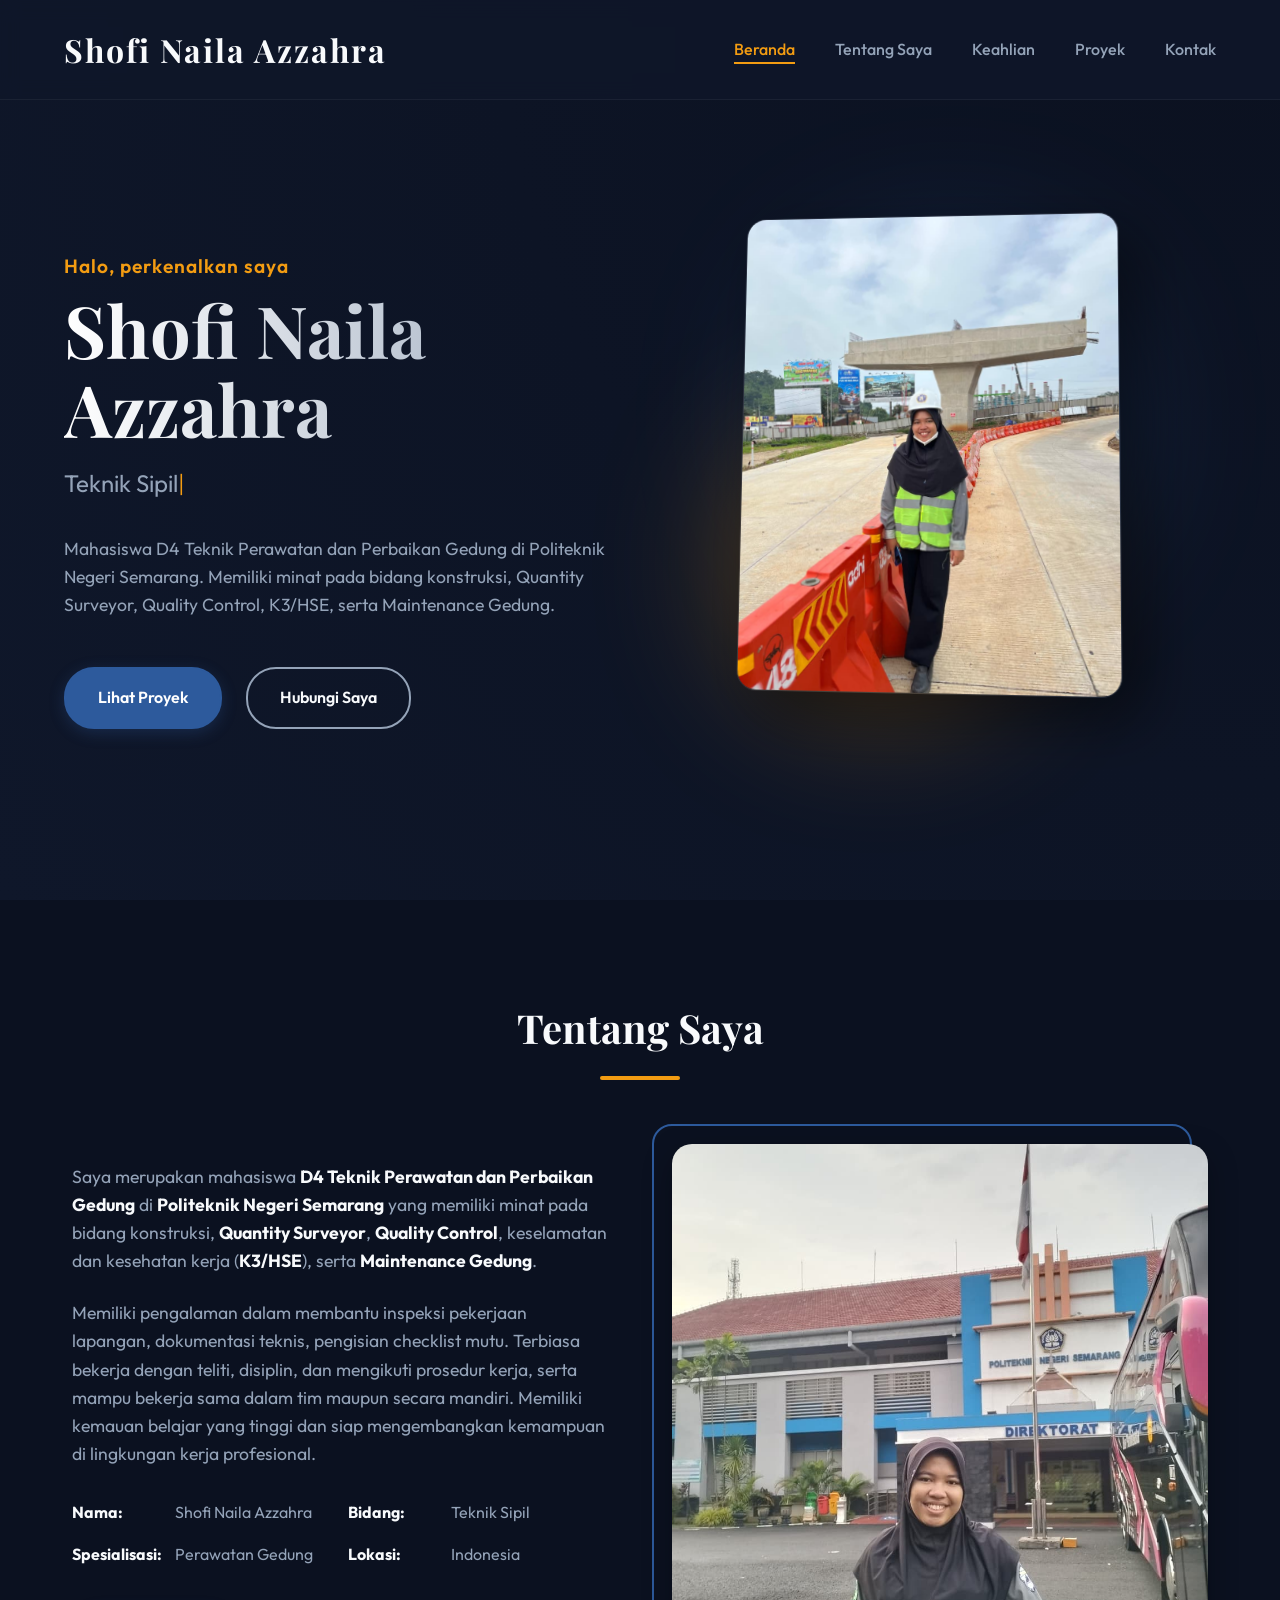
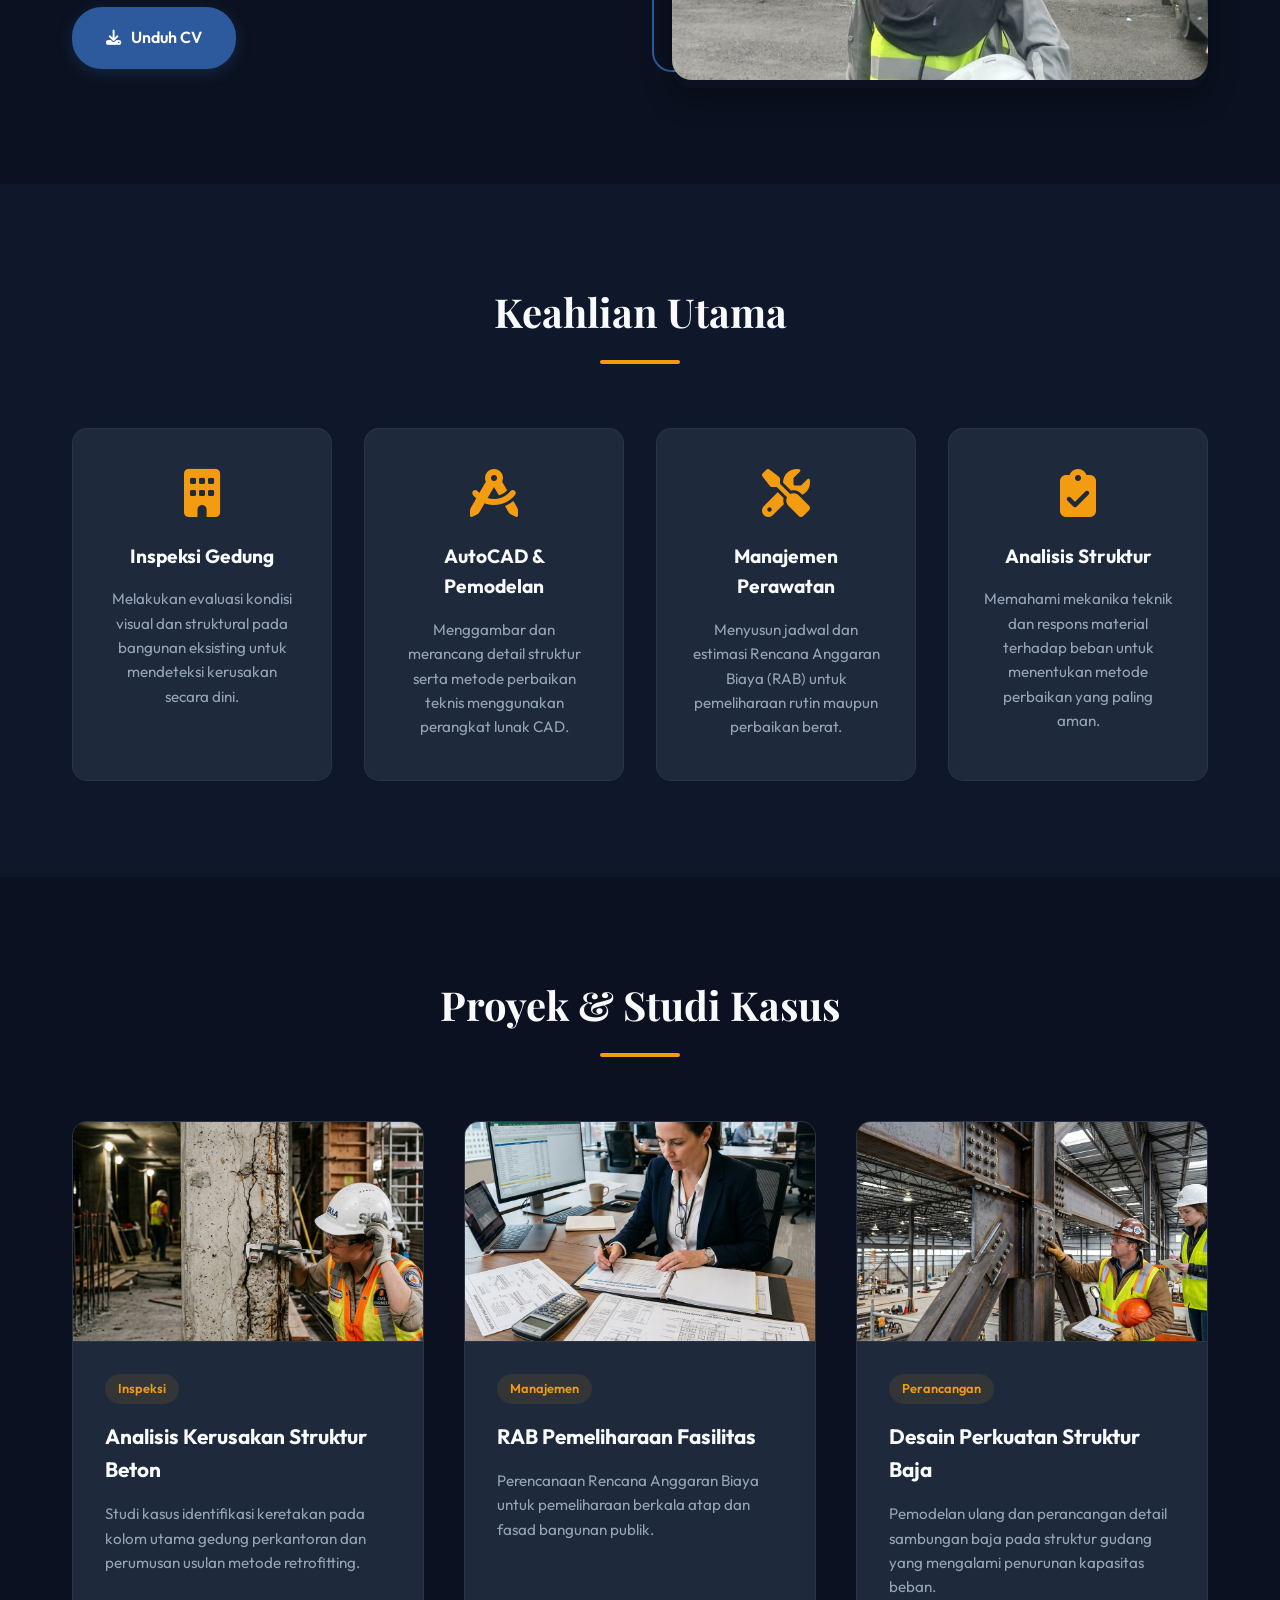
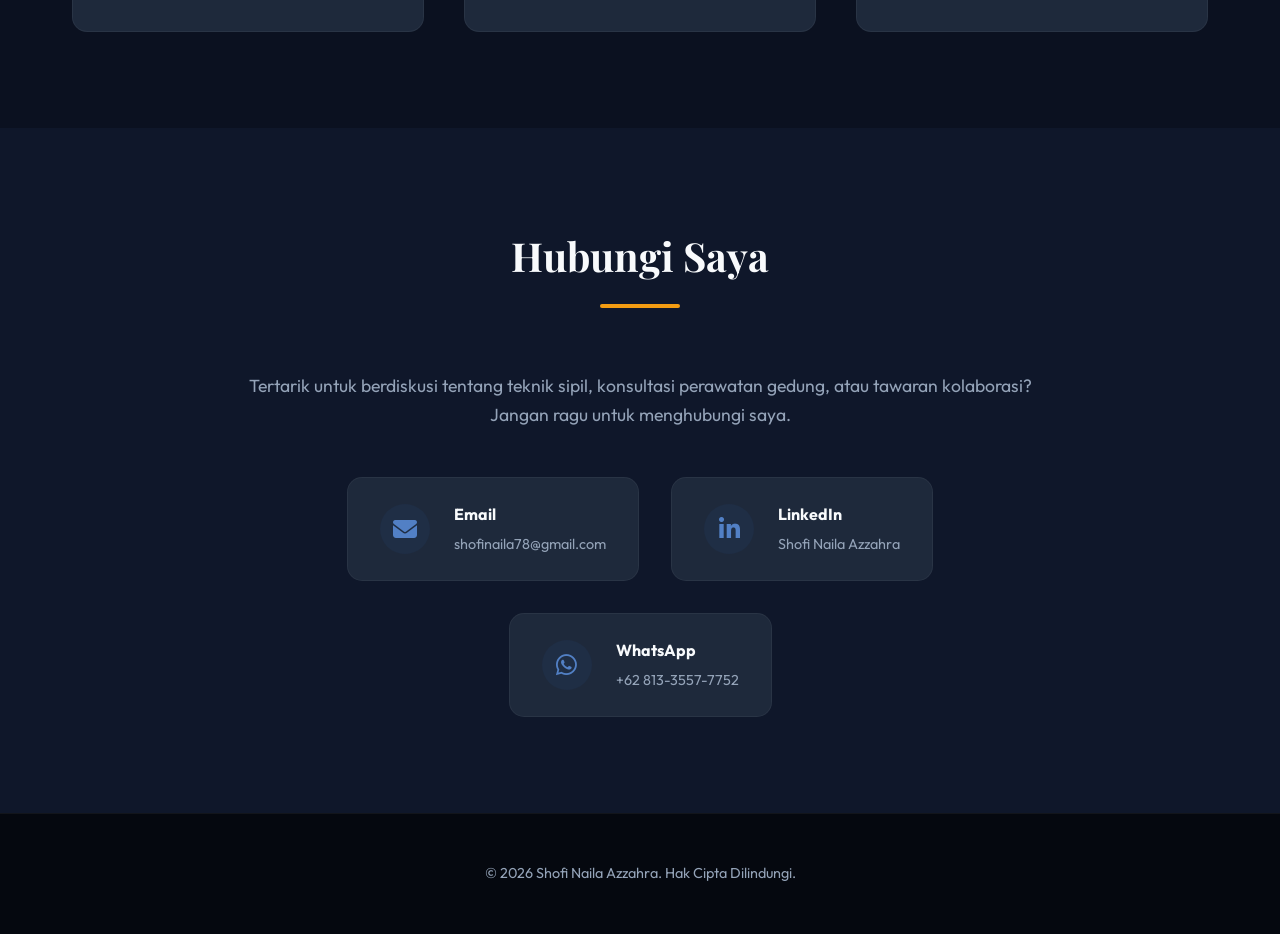
==== index.html @ 12d05962 "first commit" ====
<!DOCTYPE html>
<html lang="id">

<head>
    <meta charset="UTF-8">
    <meta name="viewport" content="width=device-width, initial-scale=1.0">
    <title>Shofi Naila Azzahra | Portofolio Teknik Sipil</title>
    <meta name="description"
        content="Portofolio Shofi Naila Azzahra, Mahasiswi Teknik Sipil Program Studi Perawatan dan Perbaikan Gedung.">
    <link rel="icon" type="image/png" href="public/img/favicon.png">
    <link rel="stylesheet" href="css/style.css">
    <!-- Google Fonts -->
    <link rel="preconnect" href="https://fonts.googleapis.com">
    <link rel="preconnect" href="https://fonts.gstatic.com" crossorigin>
    <link
        href="https://fonts.googleapis.com/css2?family=Outfit:wght@300;400;600;800&family=Playfair+Display:wght@700&display=swap"
        rel="stylesheet">
    <!-- Font Awesome Icons -->
    <link rel="stylesheet" href="https://cdnjs.cloudflare.com/ajax/libs/font-awesome/6.4.0/css/all.min.css">
</head>

<body>
    <!-- Navbar -->
    <header class="header">
        <nav class="navbar">
            <a href="#" class="logo">Shofi Naila Azzahra</a>
            <ul class="nav-links">
                <li><a href="#beranda">Beranda</a></li>
                <li><a href="#tentang">Tentang Saya</a></li>
                <li><a href="#keahlian">Keahlian</a></li>
                <li><a href="#proyek">Proyek</a></li>
                <li><a href="#kontak">Kontak</a></li>
            </ul>
            <div class="menu-toggle">
                <i class="fas fa-bars"></i>
            </div>
        </nav>
    </header>

    <main>
        <!-- Hero Section -->
        <section id="beranda" class="hero">
            <div class="hero-content">
                <p class="greeting">Halo, perkenalkan saya</p>
                <h1 class="name">Shofi Naila Azzahra</h1>
                <h2 class="title"><span id="typing-text"></span><span class="cursor">|</span></h2>
                <p class="summary">Mahasiswa D4 Teknik Perawatan dan Perbaikan Gedung di Politeknik Negeri Semarang. Memiliki minat pada bidang konstruksi, Quantity Surveyor, Quality Control, K3/HSE, serta Maintenance Gedung.</p>
                <div class="cta-buttons">
                    <a href="#proyek" class="btn btn-primary">Lihat Proyek</a>
                    <a href="#kontak" class="btn btn-secondary">Hubungi Saya</a>
                </div>
            </div>
            <div class="hero-graphics">
                <div class="abstract-shape shape-1"></div>
                <div class="abstract-shape shape-2"></div>
                <div class="hero-image-wrapper">
                    <img src="public/img/foto%201.jpeg" alt="Shofi Naila Azzahra" class="hero-img">
                </div>
            </div>
        </section>

        <!-- Tentang Saya Section -->
        <section id="tentang" class="about section-padding reveal">
            <div class="container">
                <div class="section-title">
                    <h2>Tentang Saya</h2>
                    <div class="underline"></div>
                </div>
                <div class="about-content">
                    <div class="about-text">
                        <p>Saya merupakan mahasiswa <strong>D4 Teknik Perawatan dan Perbaikan Gedung</strong> di <strong>Politeknik Negeri Semarang</strong> yang memiliki minat pada bidang konstruksi, <strong>Quantity Surveyor</strong>, <strong>Quality Control</strong>, keselamatan dan kesehatan kerja (<strong>K3/HSE</strong>), serta <strong>Maintenance Gedung</strong>.</p>
                        <p>Memiliki pengalaman dalam membantu inspeksi pekerjaan lapangan, dokumentasi teknis, pengisian checklist mutu. Terbiasa bekerja dengan teliti, disiplin, dan mengikuti prosedur kerja, serta mampu bekerja sama dalam tim maupun secara mandiri. Memiliki kemauan belajar yang tinggi dan siap mengembangkan kemampuan di lingkungan kerja profesional.</p>
                        <ul class="info-list">
                            <li><strong>Nama:</strong> Shofi Naila Azzahra</li>
                            <li><strong>Bidang:</strong> Teknik Sipil</li>
                            <li><strong>Spesialisasi:</strong> Perawatan Gedung</li>
                            <li><strong>Lokasi:</strong> Indonesia</li>
                        </ul>
                        <a href="public/docs/cv-shofi.pdf" download class="btn btn-primary btn-cv"><i
                                class="fas fa-download"></i> Unduh CV</a>
                    </div>
                    <div class="about-image-wrapper">
                        <img src="public/img/foto%202.jpeg" alt="Profil Shofi Naila Azzahra" class="about-img">
                    </div>
                </div>
            </div>
        </section>

        <!-- Keahlian Section -->
        <section id="keahlian" class="skills section-padding reveal">
            <div class="container">
                <div class="section-title">
                    <h2>Keahlian Utama</h2>
                    <div class="underline"></div>
                </div>
                <div class="skills-grid">
                    <div class="skill-card">
                        <i class="fas fa-building skill-icon"></i>
                        <h3>Inspeksi Gedung</h3>
                        <p>Melakukan evaluasi kondisi visual dan struktural pada bangunan eksisting untuk mendeteksi
                            kerusakan secara dini.</p>
                    </div>
                    <div class="skill-card">
                        <i class="fas fa-drafting-compass skill-icon"></i>
                        <h3>AutoCAD & Pemodelan</h3>
                        <p>Menggambar dan merancang detail struktur serta metode perbaikan teknis menggunakan perangkat
                            lunak CAD.</p>
                    </div>
                    <div class="skill-card">
                        <i class="fas fa-tools skill-icon"></i>
                        <h3>Manajemen Perawatan</h3>
                        <p>Menyusun jadwal dan estimasi Rencana Anggaran Biaya (RAB) untuk pemeliharaan rutin maupun
                            perbaikan berat.</p>
                    </div>
                    <div class="skill-card">
                        <i class="fas fa-clipboard-check skill-icon"></i>
                        <h3>Analisis Struktur</h3>
                        <p>Memahami mekanika teknik dan respons material terhadap beban untuk menentukan metode
                            perbaikan yang paling aman.</p>
                    </div>
                </div>
            </div>
        </section>

        <!-- Proyek Section -->
        <section id="proyek" class="projects section-padding reveal">
            <div class="container">
                <div class="section-title">
                    <h2>Proyek & Studi Kasus</h2>
                    <div class="underline"></div>
                </div>
                <div class="projects-grid">
                    <!-- Project 1 -->
                    <div class="project-card">
                        <div class="project-img">
                            <img src="public/img/project-1.png" alt="Analisis Kerusakan Struktur Beton">
                        </div>
                        <div class="project-info">
                            <span class="project-tag">Inspeksi</span>
                            <h3>Analisis Kerusakan Struktur Beton</h3>
                            <p>Studi kasus identifikasi keretakan pada kolom utama gedung perkantoran dan perumusan
                                usulan metode retrofitting.</p>
                        </div>
                    </div>
                    <!-- Project 2 -->
                    <div class="project-card">
                        <div class="project-img">
                            <img src="public/img/project-2.png" alt="RAB Pemeliharaan Fasilitas">
                        </div>
                        <div class="project-info">
                            <span class="project-tag">Manajemen</span>
                            <h3>RAB Pemeliharaan Fasilitas</h3>
                            <p>Perencanaan Rencana Anggaran Biaya untuk pemeliharaan berkala atap dan fasad bangunan
                                publik.</p>
                        </div>
                    </div>
                    <!-- Project 3 -->
                    <div class="project-card">
                        <div class="project-img">
                            <img src="public/img/project-3.png" alt="Desain Perkuatan Struktur Baja">
                        </div>
                        <div class="project-info">
                            <span class="project-tag">Perancangan</span>
                            <h3>Desain Perkuatan Struktur Baja</h3>
                            <p>Pemodelan ulang dan perancangan detail sambungan baja pada struktur gudang yang mengalami
                                penurunan kapasitas beban.</p>
                        </div>
                    </div>
                </div>
            </div>
        </section>

        <!-- Kontak Section -->
        <section id="kontak" class="contact section-padding reveal">
            <div class="container">
                <div class="section-title">
                    <h2>Hubungi Saya</h2>
                    <div class="underline"></div>
                </div>
                <div class="contact-content">
                    <p class="contact-text">Tertarik untuk berdiskusi tentang teknik sipil, konsultasi perawatan gedung,
                        atau tawaran kolaborasi? Jangan ragu untuk menghubungi saya.</p>
                    <div class="contact-methods">
                        <a href="mailto:shofinaila78@gmail.com" class="contact-item">
                            <div class="contact-icon"><i class="fas fa-envelope"></i></div>
                            <div class="contact-detail">
                                <h4>Email</h4>
                                <span>shofinaila78@gmail.com</span>
                            </div>
                        </a>
                        <a href="https://www.linkedin.com/in/shofi-naila-azzahra-2a5338311" target="_blank"
                            class="contact-item">
                            <div class="contact-icon"><i class="fab fa-linkedin-in"></i></div>
                            <div class="contact-detail">
                                <h4>LinkedIn</h4>
                                <span>Shofi Naila Azzahra</span>
                            </div>
                        </a>
                        <a href="https://wa.me/6281335577752" target="_blank" class="contact-item">
                            <div class="contact-icon"><i class="fab fa-whatsapp"></i></div>
                            <div class="contact-detail">
                                <h4>WhatsApp</h4>
                                <span>+62 813-3557-7752</span>
                            </div>
                        </a>
                    </div>
                </div>
            </div>
        </section>
    </main>

    <footer>
        <div class="container">
            <div class="footer-content">
                <p>&copy; 2026 Shofi Naila Azzahra. Hak Cipta Dilindungi.</p>
            </div>
        </div>
    </footer>

    <!-- Interactivity Script -->
    <script>
        // Toggle Mobile Menu
        document.querySelector('.menu-toggle').addEventListener('click', function () {
            document.querySelector('.nav-links').classList.toggle('active');
        });

        // Smooth Scrolling for navigation links
        document.querySelectorAll('a[href^="#"]').forEach(anchor => {
            anchor.addEventListener('click', function (e) {
                e.preventDefault();
                document.querySelector('.nav-links').classList.remove('active');
                const targetId = this.getAttribute('href');
                if (targetId !== '#') {
                    document.querySelector(targetId).scrollIntoView({
                        behavior: 'smooth'
                    });
                }
            });
        });

        // ========== Scroll Reveal Animation ==========
        const revealElements = document.querySelectorAll('.reveal');
        const revealObserver = new IntersectionObserver((entries) => {
            entries.forEach(entry => {
                if (entry.isIntersecting) {
                    entry.target.classList.add('revealed');
                }
            });
        }, { threshold: 0.15 });

        revealElements.forEach(el => revealObserver.observe(el));

        // ========== Navbar Active State on Scroll ==========
        const sections = document.querySelectorAll('section[id]');
        const navLinks = document.querySelectorAll('.nav-links a');

        function activateNavOnScroll() {
            const scrollY = window.scrollY + 120;
            sections.forEach(section => {
                const sectionTop = section.offsetTop;
                const sectionHeight = section.offsetHeight;
                const sectionId = section.getAttribute('id');

                if (scrollY >= sectionTop && scrollY < sectionTop + sectionHeight) {
                    navLinks.forEach(link => {
                        link.classList.remove('active');
                        if (link.getAttribute('href') === '#' + sectionId) {
                            link.classList.add('active');
                        }
                    });
                }
            });
        }
        window.addEventListener('scroll', activateNavOnScroll);
        activateNavOnScroll();

        // ========== Typing Effect ==========
        const typingEl = document.getElementById('typing-text');
        const phrases = [
            'Teknik Sipil',
            'Perawatan & Perbaikan Gedung',
            'Building Maintenance',
            'Structural Analysis'
        ];
        let phraseIndex = 0;
        let charIndex = 0;
        let isDeleting = false;
        const typeSpeed = 80;
        const deleteSpeed = 40;
        const pauseEnd = 2000;
        const pauseStart = 500;

        function typeEffect() {
            const currentPhrase = phrases[phraseIndex];

            if (isDeleting) {
                typingEl.textContent = currentPhrase.substring(0, charIndex - 1);
                charIndex--;
            } else {
                typingEl.textContent = currentPhrase.substring(0, charIndex + 1);
                charIndex++;
            }

            let delay = isDeleting ? deleteSpeed : typeSpeed;

            if (!isDeleting && charIndex === currentPhrase.length) {
                delay = pauseEnd;
                isDeleting = true;
            } else if (isDeleting && charIndex === 0) {
                isDeleting = false;
                phraseIndex = (phraseIndex + 1) % phrases.length;
                delay = pauseStart;
            }

            setTimeout(typeEffect, delay);
        }
        typeEffect();
    </script>
</body>

</html>
---- css/style.css ----
/* Custom Properties / Tokens */
:root {
    --primary-color: #2D5A9C;     /* Engineer Blue */
    --primary-light: #5280C5;
    --secondary-color: #F39C12;   /* Safety/Construction Orange */
    --dark-bg: #0F172A;           /* Slate 900 */
    --darker-bg: #0B1120;         /* Slate 950 */
    --card-bg: #1E293B;           /* Slate 800 */
    --text-primary: #F8FAFC;      /* Slate 50 */
    --text-secondary: #94A3B8;    /* Slate 400 */
    
    --font-main: 'Outfit', sans-serif;
    --font-heading: 'Playfair Display', serif;
    
    --transition: all 0.3s cubic-bezier(0.4, 0, 0.2, 1);
}

/* Reset & Base */
* {
    margin: 0;
    padding: 0;
    box-sizing: border-box;
}

html {
    scroll-behavior: smooth;
}

body {
    font-family: var(--font-main);
    background-color: var(--dark-bg);
    color: var(--text-primary);
    line-height: 1.6;
    overflow-x: hidden;
}

/* Layout Utilities */
.container {
    max-width: 1200px;
    margin: 0 auto;
    padding: 0 2rem;
}

.section-padding {
    padding: 6rem 0;
}

.section-title {
    margin-bottom: 4rem;
    text-align: center;
}

.section-title h2 {
    font-family: var(--font-heading);
    font-size: 2.5rem;
    color: var(--text-primary);
    margin-bottom: 1rem;
}

.underline {
    height: 4px;
    width: 80px;
    background: var(--secondary-color);
    margin: 0 auto;
    border-radius: 2px;
}

/* Typography & Links */
a {
    text-decoration: none;
    color: inherit;
    transition: var(--transition);
}

/* Buttons */
.btn {
    display: inline-block;
    padding: 1rem 2rem;
    border-radius: 30px;
    font-weight: 600;
    font-size: 1rem;
    cursor: pointer;
    transition: var(--transition);
}

.btn-primary {
    background-color: var(--primary-color);
    color: white;
    border: 2px solid var(--primary-color);
    box-shadow: 0 4px 15px rgba(45, 90, 156, 0.3);
}

.btn-primary:hover {
    background-color: transparent;
    color: var(--primary-color);
    transform: translateY(-3px);
}

.btn-secondary {
    background-color: transparent;
    color: var(--text-primary);
    border: 2px solid var(--text-secondary);
}

.btn-secondary:hover {
    border-color: var(--secondary-color);
    color: var(--secondary-color);
    transform: translateY(-3px);
}

/* Header & Navigation */
.header {
    position: fixed;
    top: 0;
    left: 0;
    width: 100%;
    z-index: 1000;
    background-color: rgba(15, 23, 42, 0.9);
    backdrop-filter: blur(10px);
    border-bottom: 1px solid rgba(255, 255, 255, 0.05);
}

.navbar {
    display: flex;
    justify-content: space-between;
    align-items: center;
    padding: 1.5rem 5%;
    max-width: 1400px;
    margin: 0 auto;
}

.logo {
    font-family: var(--font-heading);
    font-size: 2rem;
    font-weight: 700;
    color: var(--text-primary);
    letter-spacing: 2px;
}

.nav-links {
    display: flex;
    list-style: none;
    gap: 2.5rem;
}

.nav-links a {
    font-size: 1rem;
    font-weight: 500;
    color: var(--text-secondary);
    position: relative;
}

.nav-links a::after {
    content: '';
    position: absolute;
    bottom: -5px;
    left: 0;
    width: 0;
    height: 2px;
    background-color: var(--secondary-color);
    transition: var(--transition);
}

.nav-links a:hover {
    color: var(--text-primary);
}

.nav-links a.active {
    color: var(--secondary-color);
}

.nav-links a:hover::after,
.nav-links a.active::after {
    width: 100%;
}

.menu-toggle {
    display: none;
    font-size: 1.5rem;
    cursor: pointer;
    color: var(--text-primary);
}

/* Hero Section */
.hero {
    min-height: 100vh;
    display: flex;
    align-items: center;
    justify-content: space-between;
    padding: 0 5%;
    position: relative;
    overflow: hidden;
    background: radial-gradient(circle at top right, var(--darker-bg), var(--dark-bg));
}

.hero-content {
    flex: 1;
    max-width: 650px;
    z-index: 2;
    padding-top: 5rem;
}

.greeting {
    font-size: 1.2rem;
    color: var(--secondary-color);
    margin-bottom: 0.5rem;
    font-weight: 600;
    letter-spacing: 1px;
}

.name {
    font-family: var(--font-heading);
    font-size: 4.5rem;
    line-height: 1.1;
    margin-bottom: 1rem;
    background: linear-gradient(to right, #fff, #94A3B8);
    -webkit-background-clip: text;
    -webkit-text-fill-color: transparent;
}

.title {
    font-size: 1.5rem;
    color: var(--text-secondary);
    font-weight: 400;
    margin-bottom: 2rem;
}

.highlight {
    color: var(--primary-color);
    font-weight: 800;
}

/* Typing Cursor */
.cursor {
    color: var(--secondary-color);
    font-weight: 300;
    animation: blink 1s step-end infinite;
}

@keyframes blink {
    0%, 100% { opacity: 1; }
    50% { opacity: 0; }
}

.summary {
    font-size: 1.1rem;
    color: var(--text-secondary);
    margin-bottom: 3rem;
    max-width: 550px;
}

.cta-buttons {
    display: flex;
    gap: 1.5rem;
}

.hero-graphics {
    flex: 1;
    position: relative;
    height: 600px;
    display: flex;
    justify-content: center;
    align-items: center;
}

.abstract-shape {
    position: absolute;
    border-radius: 50%;
    filter: blur(80px);
    z-index: 0;
    opacity: 0.5;
}

.shape-1 {
    width: 300px;
    height: 300px;
    background-color: var(--primary-color);
    top: 20%;
    right: 20%;
    animation: float 10s ease-in-out infinite;
}

.shape-2 {
    width: 250px;
    height: 250px;
    background-color: var(--secondary-color);
    bottom: 10%;
    left: 20%;
    animation: float 12s ease-in-out infinite reverse;
}

.hero-image-wrapper {
    position: relative;
    z-index: 2;
    width: 380px;
    height: 480px;
    border-radius: 20px;
    overflow: hidden;
    box-shadow: 20px 20px 60px rgba(0,0,0,0.5);
    border: 1px solid rgba(255, 255, 255, 0.1);
    transform: perspective(1000px) rotateY(-5deg) rotateX(5deg);
    transition: var(--transition);
}

.hero-image-wrapper:hover {
    transform: perspective(1000px) rotateY(0deg) rotateX(0deg) translateY(-10px);
}

.hero-img {
    width: 100%;
    height: 100%;
    object-fit: cover;
    object-position: center;
}

@keyframes float {
    0% { transform: translateY(0) scale(1); }
    50% { transform: translateY(-30px) scale(1.05); }
    100% { transform: translateY(0) scale(1); }
}

/* About Section */
.about {
    background-color: var(--darker-bg);
}

.about-content {
    display: grid;
    grid-template-columns: 1fr 1fr;
    gap: 4rem;
    align-items: center;
}

.about-text p {
    margin-bottom: 1.5rem;
    color: var(--text-secondary);
    font-size: 1.1rem;
}

.about-text strong {
    color: var(--text-primary);
}

.info-list {
    list-style: none;
    margin-top: 2rem;
    display: grid;
    grid-template-columns: 1fr 1fr;
    gap: 1rem;
}

.info-list li {
    color: var(--text-secondary);
}

.info-list strong {
    color: var(--text-primary);
    display: inline-block;
    width: 100px;
}

.btn-cv {
    margin-top: 2.5rem;
    display: inline-flex;
    align-items: center;
    gap: 0.6rem;
}

.btn-cv i {
    font-size: 0.95rem;
}

.about-image-wrapper {
    width: 100%;
    aspect-ratio: 1;
    border-radius: 20px;
    position: relative;
    box-shadow: 0 10px 30px rgba(0,0,0,0.3);
}

.about-image-wrapper::before {
    content: '';
    position: absolute;
    top: -20px;
    left: -20px;
    width: 100%;
    height: 100%;
    border: 2px solid var(--primary-color);
    border-radius: 20px;
    z-index: -1;
    transition: var(--transition);
}

.about-image-wrapper:hover::before {
    top: -10px;
    left: -10px;
}

.about-img {
    width: 100%;
    height: 100%;
    object-fit: cover;
    border-radius: 20px;
}

/* Skills Section */
.skills {
    background-color: var(--dark-bg);
}

.skills-grid {
    display: grid;
    grid-template-columns: repeat(auto-fit, minmax(250px, 1fr));
    gap: 2rem;
}

.skill-card {
    background-color: var(--card-bg);
    padding: 2.5rem 2rem;
    border-radius: 15px;
    border: 1px solid rgba(255, 255, 255, 0.05);
    transition: var(--transition);
    text-align: center;
}

.skill-card:hover {
    transform: translateY(-10px);
    border-color: var(--primary-color);
    box-shadow: 0 10px 30px rgba(0,0,0,0.3);
}

.skill-icon {
    font-size: 3rem;
    color: var(--secondary-color);
    margin-bottom: 1.5rem;
}

.skill-card h3 {
    font-size: 1.2rem;
    margin-bottom: 1rem;
}

.skill-card p {
    color: var(--text-secondary);
    font-size: 0.95rem;
}

/* Projects Section */
.projects {
    background-color: var(--darker-bg);
}

.projects-grid {
    display: grid;
    grid-template-columns: repeat(auto-fit, minmax(320px, 1fr));
    gap: 2.5rem;
}

.project-card {
    background-color: var(--card-bg);
    border-radius: 15px;
    overflow: hidden;
    transition: var(--transition);
    border: 1px solid rgba(255, 255, 255, 0.05);
}

.project-card:hover {
    transform: translateY(-10px);
    box-shadow: 0 10px 30px rgba(0,0,0,0.4);
}

.project-img {
    height: 220px;
    overflow: hidden;
    border-bottom: 1px solid rgba(255, 255, 255, 0.05);
}

.project-img img {
    width: 100%;
    height: 100%;
    object-fit: cover;
    transition: transform 0.5s cubic-bezier(0.4, 0, 0.2, 1);
}

.project-card:hover .project-img img {
    transform: scale(1.08);
}

.project-info {
    padding: 2rem;
}

.project-tag {
    display: inline-block;
    padding: 0.3rem 0.8rem;
    background-color: rgba(243, 156, 18, 0.1);
    color: var(--secondary-color);
    border-radius: 20px;
    font-size: 0.8rem;
    font-weight: 600;
    margin-bottom: 1rem;
}

.project-info h3 {
    font-size: 1.3rem;
    margin-bottom: 1rem;
}

.project-info p {
    color: var(--text-secondary);
    font-size: 0.95rem;
}

/* Contact Section */
.contact {
    background-color: var(--dark-bg);
}

.contact-content {
    max-width: 800px;
    margin: 0 auto;
    text-align: center;
}

.contact-text {
    font-size: 1.1rem;
    color: var(--text-secondary);
    margin-bottom: 3rem;
}

.contact-methods {
    display: flex;
    justify-content: center;
    gap: 2rem;
    flex-wrap: wrap;
}

.contact-item {
    display: flex;
    align-items: center;
    gap: 1.5rem;
    background-color: var(--card-bg);
    padding: 1.5rem 2rem;
    border-radius: 15px;
    min-width: 250px;
    text-align: left;
    border: 1px solid rgba(255, 255, 255, 0.05);
}

.contact-item:hover {
    border-color: var(--primary-color);
    transform: translateY(-5px);
}

.contact-icon {
    width: 50px;
    height: 50px;
    background-color: rgba(45, 90, 156, 0.1);
    color: var(--primary-light);
    border-radius: 50%;
    display: flex;
    justify-content: center;
    align-items: center;
    font-size: 1.5rem;
}

.contact-detail h4 {
    font-size: 1rem;
    margin-bottom: 0.2rem;
}

.contact-detail span {
    color: var(--text-secondary);
    font-size: 0.9rem;
}

/* Footer */
footer {
    background-color: #05080F;
    padding: 3rem 0;
    border-top: 1px solid rgba(255,255,255,0.05);
}

.footer-content {
    display: flex;
    justify-content: center;
    align-items: center;
    flex-wrap: wrap;
    gap: 1rem;
    text-align: center;
}

.footer-logo {
    font-family: var(--font-heading);
    font-size: 1.5rem;
    font-weight: 700;
}

.footer-content p {
    color: var(--text-secondary);
    font-size: 0.9rem;
}

/* Responsive Design */
@media (max-width: 992px) {
    .hero {
        flex-direction: column;
        justify-content: center;
        text-align: center;
        padding-top: 6rem;
    }
    
    .hero-content {
        margin-bottom: 4rem;
    }
    
    .summary {
        margin: 0 auto 3rem;
    }
    
    .cta-buttons {
        justify-content: center;
    }
    
    .about-content {
        grid-template-columns: 1fr;
    }
    
    .about-image-wrapper {
        max-width: 400px;
        margin: 0 auto;
    }
}

@media (max-width: 768px) {
    .nav-links {
        display: none;
        position: absolute;
        top: 100%;
        left: 0;
        width: 100%;
        background-color: var(--dark-bg);
        flex-direction: column;
        padding: 2rem 0;
        text-align: center;
        border-bottom: 1px solid rgba(255,255,255,0.05);
    }
    
    .nav-links.active {
        display: flex;
    }
    
    .menu-toggle {
        display: block;
    }
    
    .name {
        font-size: 3rem;
    }
    
    .title {
        font-size: 1.2rem;
    }
    
    .hero-graphics {
        display: none; /* Hide complex graphics on mobile */
    }
    
    .info-list {
        grid-template-columns: 1fr;
    }
    
    .contact-methods {
        flex-direction: column;
    }
    
    .contact-item {
        width: 100%;
    }
    
    .footer-content {
        flex-direction: column;
        text-align: center;
    }
}

/* ========== Scroll Reveal Animation ========== */
.reveal {
    opacity: 0;
    transform: translateY(60px);
    transition: opacity 0.8s cubic-bezier(0.4, 0, 0.2, 1),
                transform 0.8s cubic-bezier(0.4, 0, 0.2, 1);
}

.reveal.revealed {
    opacity: 1;
    transform: translateY(0);
}

/* Stagger children inside revealed sections */
.reveal.revealed .skill-card,
.reveal.revealed .project-card,
.reveal.revealed .contact-item {
    opacity: 0;
    transform: translateY(30px);
    animation: fadeInUp 0.6s forwards;
}

.reveal.revealed .skill-card:nth-child(1),
.reveal.revealed .project-card:nth-child(1),
.reveal.revealed .contact-item:nth-child(1) { animation-delay: 0.1s; }
.reveal.revealed .skill-card:nth-child(2),
.reveal.revealed .project-card:nth-child(2),
.reveal.revealed .contact-item:nth-child(2) { animation-delay: 0.25s; }
.reveal.revealed .skill-card:nth-child(3),
.reveal.revealed .project-card:nth-child(3),
.reveal.revealed .contact-item:nth-child(3) { animation-delay: 0.4s; }
.reveal.revealed .skill-card:nth-child(4) { animation-delay: 0.55s; }

@keyframes fadeInUp {
    to {
        opacity: 1;
        transform: translateY(0);
    }
}
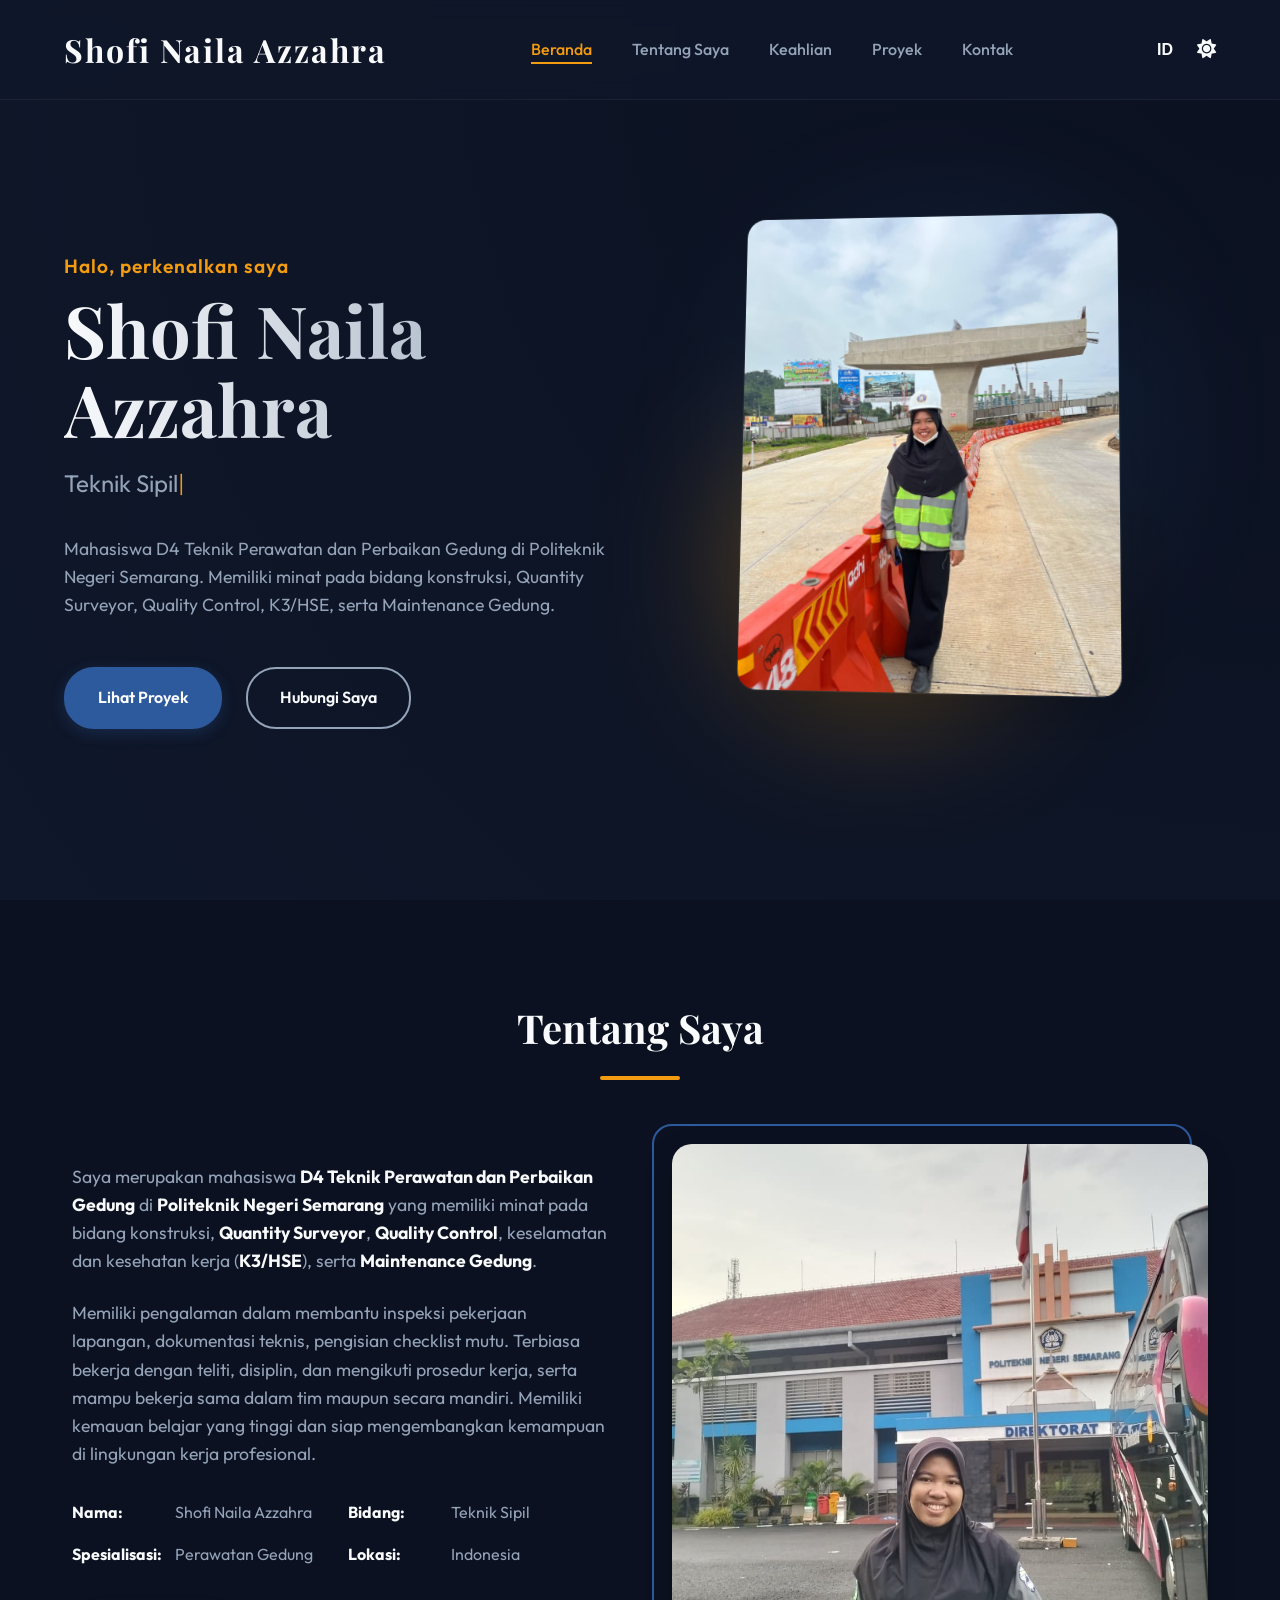
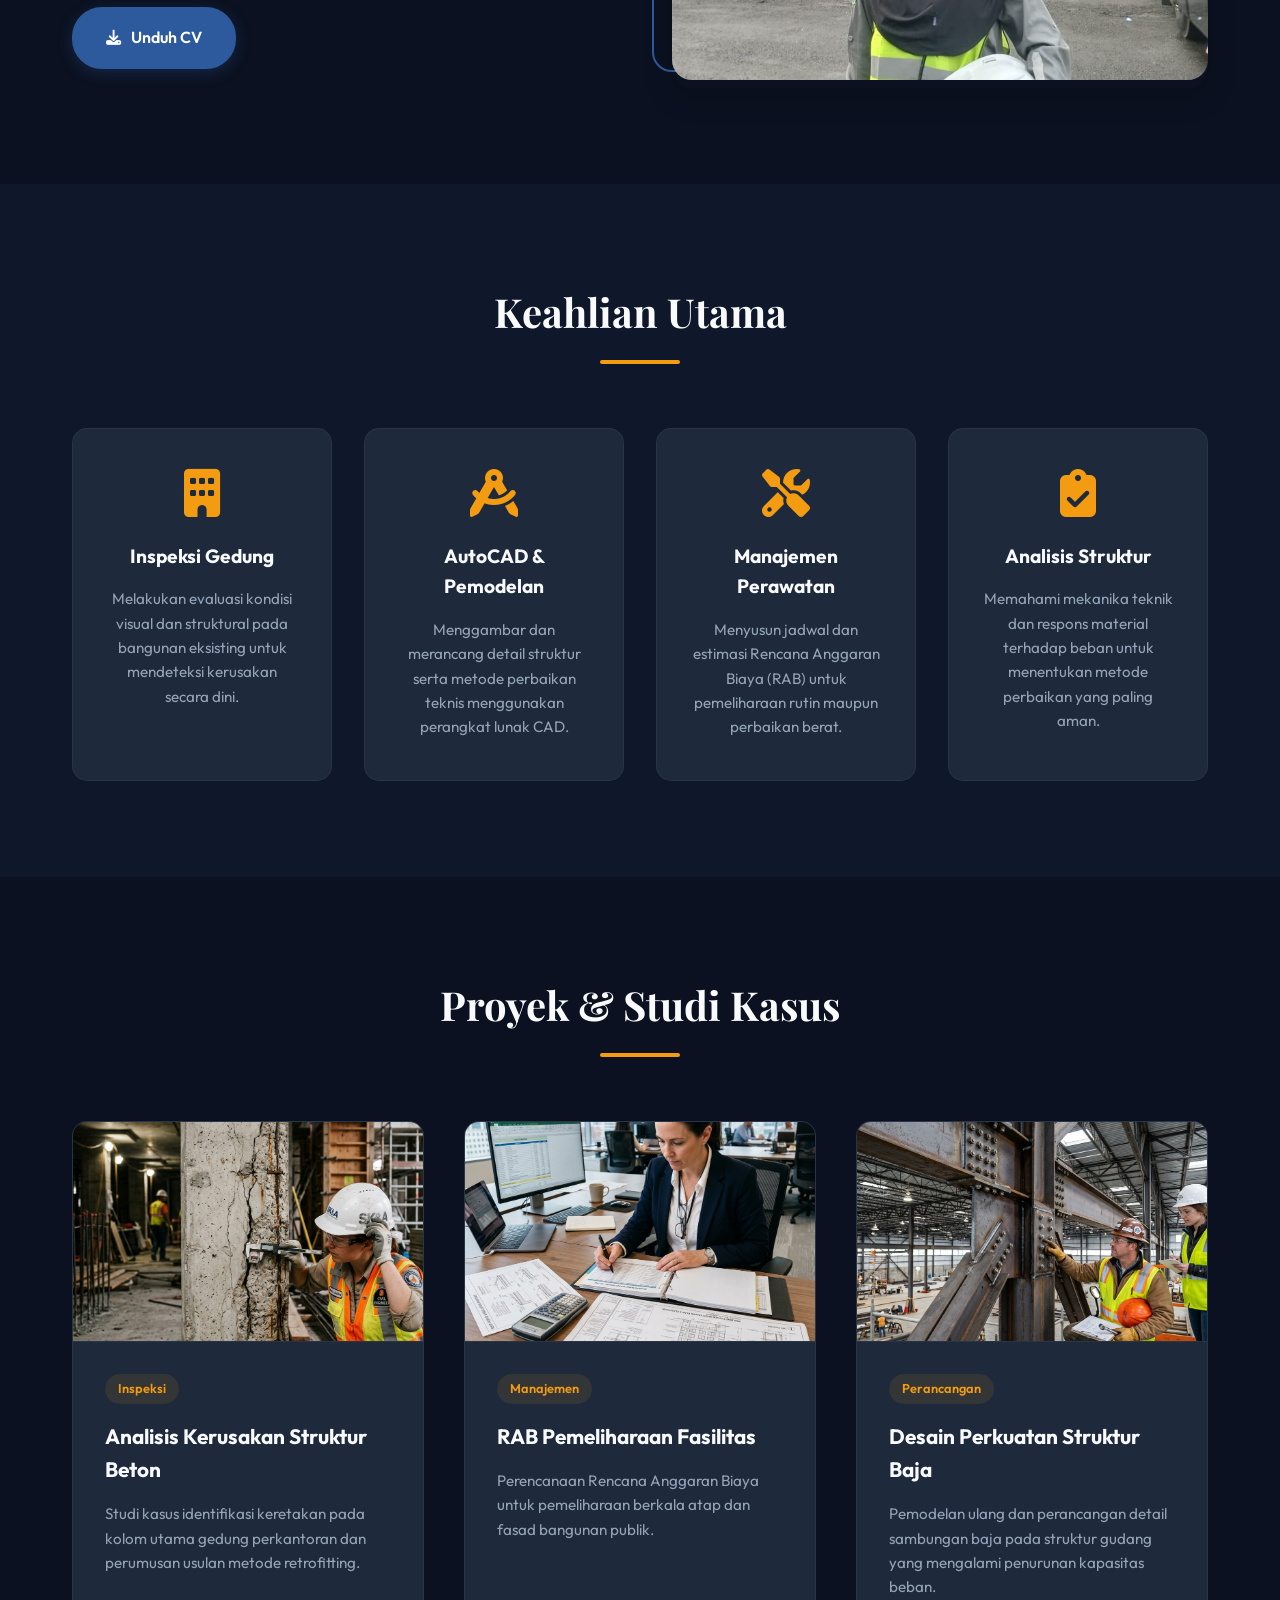
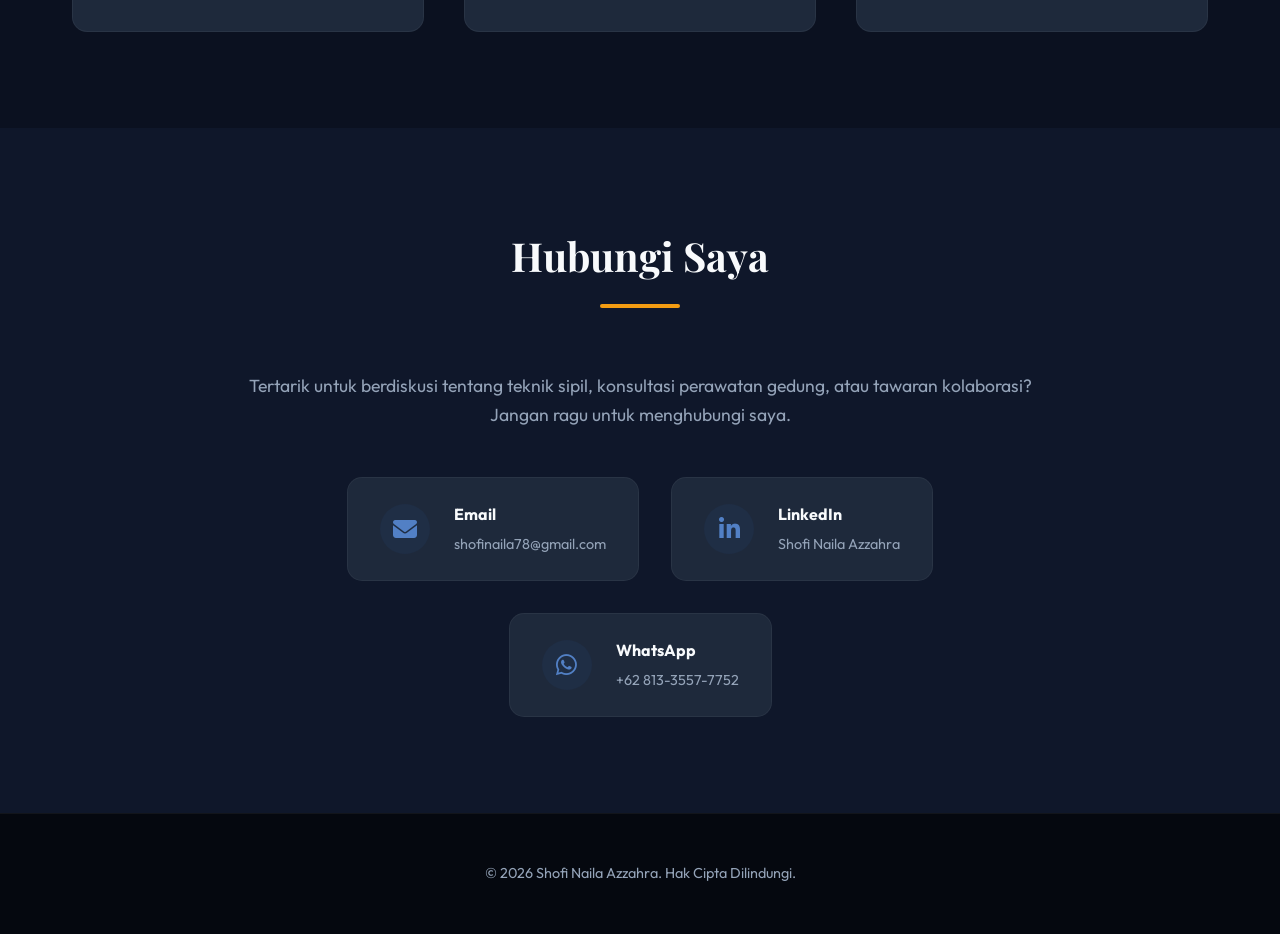
==== commit eb716532: "feat: implement localization attributes, theme toggle, and project details navigation" ====
--- a/index.html
+++ b/index.html
@@ -4,7 +4,7 @@
 <head>
     <meta charset="UTF-8">
     <meta name="viewport" content="width=device-width, initial-scale=1.0">
-    <title>Shofi Naila Azzahra | Portofolio Teknik Sipil</title>
+    <title>Shofi Naila Azzahra | Portofolio</title>
     <meta name="description"
         content="Portofolio Shofi Naila Azzahra, Mahasiswi Teknik Sipil Program Studi Perawatan dan Perbaikan Gedung.">
     <link rel="icon" type="image/png" href="public/img/favicon.png">
@@ -25,14 +25,22 @@
         <nav class="navbar">
             <a href="#" class="logo">Shofi Naila Azzahra</a>
             <ul class="nav-links">
-                <li><a href="#beranda">Beranda</a></li>
-                <li><a href="#tentang">Tentang Saya</a></li>
-                <li><a href="#keahlian">Keahlian</a></li>
-                <li><a href="#proyek">Proyek</a></li>
-                <li><a href="#kontak">Kontak</a></li>
+                <li><a href="#beranda" data-translate="nav-beranda">Beranda</a></li>
+                <li><a href="#tentang" data-translate="nav-tentang">Tentang Saya</a></li>
+                <li><a href="#keahlian" data-translate="nav-keahlian">Keahlian</a></li>
+                <li><a href="#proyek" data-translate="nav-proyek">Proyek</a></li>
+                <li><a href="#kontak" data-translate="nav-kontak">Kontak</a></li>
             </ul>
-            <div class="menu-toggle">
-                <i class="fas fa-bars"></i>
+            <div class="header-actions" style="display: flex; align-items: center; gap: 1.5rem;">
+                <button class="lang-toggle" aria-label="Toggle Language" style="background: none; border: none; color: var(--text-primary); font-size: 1rem; cursor: pointer; font-weight: 600; transition: var(--transition);">
+                    <span id="lang-text">ID</span>
+                </button>
+                <button class="theme-toggle" aria-label="Toggle Light/Dark Mode" style="background: none; border: none; color: var(--text-primary); font-size: 1.2rem; cursor: pointer; transition: var(--transition);">
+                    <i class="fas fa-sun" id="theme-icon"></i>
+                </button>
+                <div class="menu-toggle">
+                    <i class="fas fa-bars"></i>
+                </div>
             </div>
         </nav>
     </header>
@@ -41,13 +49,15 @@
         <!-- Hero Section -->
         <section id="beranda" class="hero">
             <div class="hero-content">
-                <p class="greeting">Halo, perkenalkan saya</p>
+                <p class="greeting" data-translate="hero-greeting">Halo, perkenalkan saya</p>
                 <h1 class="name">Shofi Naila Azzahra</h1>
                 <h2 class="title"><span id="typing-text"></span><span class="cursor">|</span></h2>
-                <p class="summary">Mahasiswa D4 Teknik Perawatan dan Perbaikan Gedung di Politeknik Negeri Semarang. Memiliki minat pada bidang konstruksi, Quantity Surveyor, Quality Control, K3/HSE, serta Maintenance Gedung.</p>
+                <p class="summary" data-translate="hero-summary">Mahasiswa D4 Teknik Perawatan dan Perbaikan Gedung di Politeknik Negeri Semarang.
+                    Memiliki minat pada bidang konstruksi, Quantity Surveyor, Quality Control, K3/HSE, serta Maintenance
+                    Gedung.</p>
                 <div class="cta-buttons">
-                    <a href="#proyek" class="btn btn-primary">Lihat Proyek</a>
-                    <a href="#kontak" class="btn btn-secondary">Hubungi Saya</a>
+                    <a href="#proyek" class="btn btn-primary" data-translate="btn-proyek">Lihat Proyek</a>
+                    <a href="#kontak" class="btn btn-secondary" data-translate="btn-kontak">Hubungi Saya</a>
                 </div>
             </div>
             <div class="hero-graphics">
@@ -63,20 +73,26 @@
         <section id="tentang" class="about section-padding reveal">
             <div class="container">
                 <div class="section-title">
-                    <h2>Tentang Saya</h2>
+                    <h2 data-translate="title-tentang">Tentang Saya</h2>
                     <div class="underline"></div>
                 </div>
                 <div class="about-content">
                     <div class="about-text">
-                        <p>Saya merupakan mahasiswa <strong>D4 Teknik Perawatan dan Perbaikan Gedung</strong> di <strong>Politeknik Negeri Semarang</strong> yang memiliki minat pada bidang konstruksi, <strong>Quantity Surveyor</strong>, <strong>Quality Control</strong>, keselamatan dan kesehatan kerja (<strong>K3/HSE</strong>), serta <strong>Maintenance Gedung</strong>.</p>
-                        <p>Memiliki pengalaman dalam membantu inspeksi pekerjaan lapangan, dokumentasi teknis, pengisian checklist mutu. Terbiasa bekerja dengan teliti, disiplin, dan mengikuti prosedur kerja, serta mampu bekerja sama dalam tim maupun secara mandiri. Memiliki kemauan belajar yang tinggi dan siap mengembangkan kemampuan di lingkungan kerja profesional.</p>
+                        <p data-translate="about-p1">Saya merupakan mahasiswa <strong>D4 Teknik Perawatan dan Perbaikan Gedung</strong> di
+                            <strong>Politeknik Negeri Semarang</strong> yang memiliki minat pada bidang konstruksi,
+                            <strong>Quantity Surveyor</strong>, <strong>Quality Control</strong>, keselamatan dan
+                            kesehatan kerja (<strong>K3/HSE</strong>), serta <strong>Maintenance Gedung</strong>.</p>
+                        <p data-translate="about-p2">Memiliki pengalaman dalam membantu inspeksi pekerjaan lapangan, dokumentasi teknis, pengisian
+                            checklist mutu. Terbiasa bekerja dengan teliti, disiplin, dan mengikuti prosedur kerja,
+                            serta mampu bekerja sama dalam tim maupun secara mandiri. Memiliki kemauan belajar yang
+                            tinggi dan siap mengembangkan kemampuan di lingkungan kerja profesional.</p>
                         <ul class="info-list">
-                            <li><strong>Nama:</strong> Shofi Naila Azzahra</li>
-                            <li><strong>Bidang:</strong> Teknik Sipil</li>
-                            <li><strong>Spesialisasi:</strong> Perawatan Gedung</li>
-                            <li><strong>Lokasi:</strong> Indonesia</li>
+                            <li><strong data-translate="info-name">Nama:</strong> Shofi Naila Azzahra</li>
+                            <li><strong data-translate="info-field">Bidang:</strong> <span data-translate="info-field-val">Teknik Sipil</span></li>
+                            <li><strong data-translate="info-spec">Spesialisasi:</strong> <span data-translate="info-spec-val">Perawatan Gedung</span></li>
+                            <li><strong data-translate="info-loc">Lokasi:</strong> <span data-translate="info-loc-val">Indonesia</span></li>
                         </ul>
-                        <a href="public/docs/cv-shofi.pdf" download class="btn btn-primary btn-cv"><i
+                        <a href="public/docs/cv-shofi.pdf" download class="btn btn-primary btn-cv" data-translate="btn-cv"><i
                                 class="fas fa-download"></i> Unduh CV</a>
                     </div>
                     <div class="about-image-wrapper">
@@ -90,32 +106,32 @@
         <section id="keahlian" class="skills section-padding reveal">
             <div class="container">
                 <div class="section-title">
-                    <h2>Keahlian Utama</h2>
+                    <h2 data-translate="title-keahlian">Keahlian Utama</h2>
                     <div class="underline"></div>
                 </div>
                 <div class="skills-grid">
                     <div class="skill-card">
                         <i class="fas fa-building skill-icon"></i>
-                        <h3>Inspeksi Gedung</h3>
-                        <p>Melakukan evaluasi kondisi visual dan struktural pada bangunan eksisting untuk mendeteksi
+                        <h3 data-translate="skill-1-title">Inspeksi Gedung</h3>
+                        <p data-translate="skill-1-desc">Melakukan evaluasi kondisi visual dan struktural pada bangunan eksisting untuk mendeteksi
                             kerusakan secara dini.</p>
                     </div>
                     <div class="skill-card">
                         <i class="fas fa-drafting-compass skill-icon"></i>
-                        <h3>AutoCAD & Pemodelan</h3>
-                        <p>Menggambar dan merancang detail struktur serta metode perbaikan teknis menggunakan perangkat
+                        <h3 data-translate="skill-2-title">AutoCAD & Pemodelan</h3>
+                        <p data-translate="skill-2-desc">Menggambar dan merancang detail struktur serta metode perbaikan teknis menggunakan perangkat
                             lunak CAD.</p>
                     </div>
                     <div class="skill-card">
                         <i class="fas fa-tools skill-icon"></i>
-                        <h3>Manajemen Perawatan</h3>
-                        <p>Menyusun jadwal dan estimasi Rencana Anggaran Biaya (RAB) untuk pemeliharaan rutin maupun
+                        <h3 data-translate="skill-3-title">Manajemen Perawatan</h3>
+                        <p data-translate="skill-3-desc">Menyusun jadwal dan estimasi Rencana Anggaran Biaya (RAB) untuk pemeliharaan rutin maupun
                             perbaikan berat.</p>
                     </div>
                     <div class="skill-card">
                         <i class="fas fa-clipboard-check skill-icon"></i>
-                        <h3>Analisis Struktur</h3>
-                        <p>Memahami mekanika teknik dan respons material terhadap beban untuk menentukan metode
+                        <h3 data-translate="skill-4-title">Analisis Struktur</h3>
+                        <p data-translate="skill-4-desc">Memahami mekanika teknik dan respons material terhadap beban untuk menentukan metode
                             perbaikan yang paling aman.</p>
                     </div>
                 </div>
@@ -126,7 +142,7 @@
         <section id="proyek" class="projects section-padding reveal">
             <div class="container">
                 <div class="section-title">
-                    <h2>Proyek & Studi Kasus</h2>
+                    <h2 data-translate="title-proyek">Proyek & Studi Kasus</h2>
                     <div class="underline"></div>
                 </div>
                 <div class="projects-grid">
@@ -134,11 +150,14 @@
                     <div class="project-card">
                         <div class="project-img">
                             <img src="public/img/project-1.png" alt="Analisis Kerusakan Struktur Beton">
+                            <div class="project-overlay">
+                                <a href="project-1.html" class="btn btn-primary btn-sm" data-translate="proj-detail">Lihat Detail</a>
+                            </div>
                         </div>
                         <div class="project-info">
-                            <span class="project-tag">Inspeksi</span>
-                            <h3>Analisis Kerusakan Struktur Beton</h3>
-                            <p>Studi kasus identifikasi keretakan pada kolom utama gedung perkantoran dan perumusan
+                            <span class="project-tag" data-translate="proj-1-tag">Inspeksi</span>
+                            <h3 data-translate="proj-1-title">Analisis Kerusakan Struktur Beton</h3>
+                            <p data-translate="proj-1-desc">Studi kasus identifikasi keretakan pada kolom utama gedung perkantoran dan perumusan
                                 usulan metode retrofitting.</p>
                         </div>
                     </div>
@@ -146,11 +165,14 @@
                     <div class="project-card">
                         <div class="project-img">
                             <img src="public/img/project-2.png" alt="RAB Pemeliharaan Fasilitas">
+                            <div class="project-overlay">
+                                <a href="project-2.html" class="btn btn-primary btn-sm" data-translate="proj-detail">Lihat Detail</a>
+                            </div>
                         </div>
                         <div class="project-info">
-                            <span class="project-tag">Manajemen</span>
-                            <h3>RAB Pemeliharaan Fasilitas</h3>
-                            <p>Perencanaan Rencana Anggaran Biaya untuk pemeliharaan berkala atap dan fasad bangunan
+                            <span class="project-tag" data-translate="proj-2-tag">Manajemen</span>
+                            <h3 data-translate="proj-2-title">RAB Pemeliharaan Fasilitas</h3>
+                            <p data-translate="proj-2-desc">Perencanaan Rencana Anggaran Biaya untuk pemeliharaan berkala atap dan fasad bangunan
                                 publik.</p>
                         </div>
                     </div>
@@ -158,11 +180,14 @@
                     <div class="project-card">
                         <div class="project-img">
                             <img src="public/img/project-3.png" alt="Desain Perkuatan Struktur Baja">
+                            <div class="project-overlay">
+                                <a href="project-3.html" class="btn btn-primary btn-sm" data-translate="proj-detail">Lihat Detail</a>
+                            </div>
                         </div>
                         <div class="project-info">
-                            <span class="project-tag">Perancangan</span>
-                            <h3>Desain Perkuatan Struktur Baja</h3>
-                            <p>Pemodelan ulang dan perancangan detail sambungan baja pada struktur gudang yang mengalami
+                            <span class="project-tag" data-translate="proj-3-tag">Perancangan</span>
+                            <h3 data-translate="proj-3-title">Desain Perkuatan Struktur Baja</h3>
+                            <p data-translate="proj-3-desc">Pemodelan ulang dan perancangan detail sambungan baja pada struktur gudang yang mengalami
                                 penurunan kapasitas beban.</p>
                         </div>
                     </div>
@@ -174,11 +199,11 @@
         <section id="kontak" class="contact section-padding reveal">
             <div class="container">
                 <div class="section-title">
-                    <h2>Hubungi Saya</h2>
+                    <h2 data-translate="title-kontak">Hubungi Saya</h2>
                     <div class="underline"></div>
                 </div>
                 <div class="contact-content">
-                    <p class="contact-text">Tertarik untuk berdiskusi tentang teknik sipil, konsultasi perawatan gedung,
+                    <p class="contact-text" data-translate="kontak-desc">Tertarik untuk berdiskusi tentang teknik sipil, konsultasi perawatan gedung,
                         atau tawaran kolaborasi? Jangan ragu untuk menghubungi saya.</p>
                     <div class="contact-methods">
                         <a href="mailto:shofinaila78@gmail.com" class="contact-item">
@@ -212,10 +237,15 @@
     <footer>
         <div class="container">
             <div class="footer-content">
-                <p>&copy; 2026 Shofi Naila Azzahra. Hak Cipta Dilindungi.</p>
+                <p>&copy; 2026 Shofi Naila Azzahra. <span data-translate="footer-copy">Hak Cipta Dilindungi.</span></p>
             </div>
         </div>
     </footer>
+
+    <!-- Scroll to Top Button -->
+    <a href="#" class="scroll-top" id="scrollTop" aria-label="Scroll to Top">
+        <i class="fas fa-arrow-up"></i>
+    </a>
 
     <!-- Interactivity Script -->
     <script>
@@ -315,6 +345,128 @@
             setTimeout(typeEffect, delay);
         }
         typeEffect();
+
+        // ========== Scroll to Top ==========
+        const scrollTopBtn = document.getElementById('scrollTop');
+        window.addEventListener('scroll', () => {
+            if (window.scrollY > 400) {
+                scrollTopBtn.classList.add('show');
+            } else {
+                scrollTopBtn.classList.remove('show');
+            }
+        });
+
+        scrollTopBtn.addEventListener('click', (e) => {
+            e.preventDefault();
+            window.scrollTo({ top: 0, behavior: 'smooth' });
+        });
+
+        // ========== Theme Toggle ==========
+        const themeToggleBtn = document.querySelector('.theme-toggle');
+        const themeIcon = document.getElementById('theme-icon');
+        const htmlElement = document.documentElement;
+        
+        // Cek localStorage
+        const currentTheme = localStorage.getItem('theme');
+        if (currentTheme) {
+            htmlElement.setAttribute('data-theme', currentTheme);
+            if (currentTheme === 'light') {
+                themeIcon.classList.replace('fa-sun', 'fa-moon');
+            }
+        }
+
+        themeToggleBtn.addEventListener('click', () => {
+            let theme = htmlElement.getAttribute('data-theme');
+            if (theme === 'light') {
+                htmlElement.removeAttribute('data-theme');
+                themeIcon.classList.replace('fa-moon', 'fa-sun');
+                localStorage.setItem('theme', 'dark');
+            } else {
+                htmlElement.setAttribute('data-theme', 'light');
+                themeIcon.classList.replace('fa-sun', 'fa-moon');
+                localStorage.setItem('theme', 'light');
+            }
+        });
+
+        // ========== Language Switcher ==========
+        const translations = {
+            "nav-beranda": { id: "Beranda", en: "Home" },
+            "nav-tentang": { id: "Tentang Saya", en: "About Me" },
+            "nav-keahlian": { id: "Keahlian", en: "Skills" },
+            "nav-proyek": { id: "Proyek", en: "Projects" },
+            "nav-kontak": { id: "Kontak", en: "Contact" },
+            
+            "hero-greeting": { id: "Halo, perkenalkan saya", en: "Hello, let me introduce myself" },
+            "hero-summary": { id: "Mahasiswa D4 Teknik Perawatan dan Perbaikan Gedung di Politeknik Negeri Semarang. Memiliki minat pada bidang konstruksi, Quantity Surveyor, Quality Control, K3/HSE, serta Maintenance Gedung.", en: "D4 Student of Building Maintenance and Repair Engineering at Semarang State Polytechnic. Interested in construction, Quantity Surveyor, Quality Control, HSE, and Building Maintenance." },
+            "btn-proyek": { id: "Lihat Proyek", en: "View Projects" },
+            "btn-kontak": { id: "Hubungi Saya", en: "Contact Me" },
+
+            "title-tentang": { id: "Tentang Saya", en: "About Me" },
+            "about-p1": { id: "Saya merupakan mahasiswa <strong>D4 Teknik Perawatan dan Perbaikan Gedung</strong> di <strong>Politeknik Negeri Semarang</strong> yang memiliki minat pada bidang konstruksi, <strong>Quantity Surveyor</strong>, <strong>Quality Control</strong>, keselamatan dan kesehatan kerja (<strong>K3/HSE</strong>), serta <strong>Maintenance Gedung</strong>.", en: "I am an undergraduate student in <strong>Building Maintenance and Repair Engineering</strong> at <strong>Semarang State Polytechnic</strong> with interests in construction, <strong>Quantity Surveying</strong>, <strong>Quality Control</strong>, Occupational Health and Safety (<strong>HSE</strong>), and <strong>Building Maintenance</strong>." },
+            "about-p2": { id: "Memiliki pengalaman dalam membantu inspeksi pekerjaan lapangan, dokumentasi teknis, pengisian checklist mutu. Terbiasa bekerja dengan teliti, disiplin, dan mengikuti prosedur kerja, serta mampu bekerja sama dalam tim maupun secara mandiri. Memiliki kemauan belajar yang tinggi dan siap mengembangkan kemampuan di lingkungan kerja profesional.", en: "Experienced in assisting field inspections, technical documentation, and quality checklist completion. Accustomed to working meticulously, strictly following procedures, and capable of collaborating in teams or working independently. Have a strong willingness to learn and ready to develop skills in a professional work environment." },
+            "info-name": { id: "Nama:", en: "Name:" },
+            "info-field": { id: "Bidang:", en: "Field:" },
+            "info-field-val": { id: "Teknik Sipil", en: "Civil Engineering" },
+            "info-spec": { id: "Spesialisasi:", en: "Specialization:" },
+            "info-spec-val": { id: "Perawatan Gedung", en: "Building Maintenance" },
+            "info-loc": { id: "Lokasi:", en: "Location:" },
+            "info-loc-val": { id: "Indonesia", en: "Indonesia" },
+            "btn-cv": { id: "<i class=\"fas fa-download\"></i> Unduh CV", en: "<i class=\"fas fa-download\"></i> Download CV" },
+
+            "title-keahlian": { id: "Keahlian Utama", en: "Core Skills" },
+            "skill-1-title": { id: "Inspeksi Gedung", en: "Building Inspection" },
+            "skill-1-desc": { id: "Melakukan evaluasi kondisi visual dan struktural pada bangunan eksisting untuk mendeteksi kerusakan secara dini.", en: "Evaluating visual and structural conditions of existing buildings to detect damage early." },
+            "skill-2-title": { id: "AutoCAD & Pemodelan", en: "AutoCAD & Modeling" },
+            "skill-2-desc": { id: "Menggambar dan merancang detail struktur serta metode perbaikan teknis menggunakan perangkat lunak CAD.", en: "Drawing and designing structural details and technical repair methods using CAD software." },
+            "skill-3-title": { id: "Manajemen Perawatan", en: "Maintenance Management" },
+            "skill-3-desc": { id: "Menyusun jadwal dan estimasi Rencana Anggaran Biaya (RAB) untuk pemeliharaan rutin maupun perbaikan berat.", en: "Scheduling and estimating Bill of Quantities (BoQ) for routine maintenance and heavy repairs." },
+            "skill-4-title": { id: "Analisis Struktur", en: "Structural Analysis" },
+            "skill-4-desc": { id: "Memahami mekanika teknik dan respons material terhadap beban untuk menentukan metode perbaikan yang paling aman.", en: "Understanding engineering mechanics and material responses to loads to determine the safest repair methods." },
+
+            "title-proyek": { id: "Proyek & Studi Kasus", en: "Projects & Case Studies" },
+            "proj-1-tag": { id: "Inspeksi", en: "Inspection" },
+            "proj-1-title": { id: "Analisis Kerusakan Struktur Beton", en: "Concrete Structure Damage Analysis" },
+            "proj-1-desc": { id: "Studi kasus identifikasi keretakan pada kolom utama gedung perkantoran dan perumusan usulan metode retrofitting.", en: "Case study identifying cracks in main columns of an office building and proposing retrofitting methods." },
+            "proj-2-tag": { id: "Manajemen", en: "Management" },
+            "proj-2-title": { id: "RAB Pemeliharaan Fasilitas", en: "Facility Maintenance BoQ" },
+            "proj-2-desc": { id: "Perencanaan Rencana Anggaran Biaya untuk pemeliharaan berkala atap dan fasad bangunan publik.", en: "Bill of Quantities planning for periodic maintenance of public building roofs and facades." },
+            "proj-3-tag": { id: "Perancangan", en: "Design" },
+            "proj-3-title": { id: "Desain Perkuatan Struktur Baja", en: "Steel Structure Reinforcement Design" },
+            "proj-3-desc": { id: "Pemodelan ulang dan perancangan detail sambungan baja pada struktur gudang yang mengalami penurunan kapasitas beban.", en: "Remodeling and designing steel connection details for a warehouse structure experiencing load capacity reduction." },
+            "proj-detail": { id: "Lihat Detail", en: "View Details" },
+
+            "title-kontak": { id: "Hubungi Saya", en: "Contact Me" },
+            "kontak-desc": { id: "Tertarik untuk berdiskusi tentang teknik sipil, konsultasi perawatan gedung, atau tawaran kolaborasi? Jangan ragu untuk menghubungi saya.", en: "Interested in discussing civil engineering, building maintenance consulting, or collaboration offers? Feel free to contact me." },
+            "footer-copy": { id: "Hak Cipta Dilindungi.", en: "All Rights Reserved." }
+        };
+
+        const langToggleBtn = document.querySelector('.lang-toggle');
+        const langText = document.getElementById('lang-text');
+        
+        let currentLang = localStorage.getItem('lang') || 'id';
+        
+        function updateLanguage(lang) {
+            document.documentElement.setAttribute('lang', lang);
+            langText.textContent = lang === 'id' ? 'ID' : 'EN';
+            
+            document.querySelectorAll('[data-translate]').forEach(el => {
+                const key = el.getAttribute('data-translate');
+                if (translations[key]) {
+                    el.innerHTML = translations[key][lang];
+                }
+            });
+            localStorage.setItem('lang', lang);
+        }
+
+        // Initialize language
+        if (currentLang === 'en') {
+            updateLanguage('en');
+        }
+
+        langToggleBtn.addEventListener('click', () => {
+            currentLang = currentLang === 'id' ? 'en' : 'id';
+            updateLanguage(currentLang);
+        });
     </script>
 </body>
 
--- a/css/style.css
+++ b/css/style.css
@@ -13,6 +13,24 @@
     --font-heading: 'Playfair Display', serif;
     
     --transition: all 0.3s cubic-bezier(0.4, 0, 0.2, 1);
+    
+    --header-bg: rgba(15, 23, 42, 0.9);
+    --border-color: rgba(255, 255, 255, 0.05);
+    --footer-bg: #05080F;
+}
+
+[data-theme="light"] {
+    --primary-color: #2D5A9C;
+    --primary-light: #5280C5;
+    --secondary-color: #D35400; /* Darker orange for better contrast */
+    --dark-bg: #F8FAFC;
+    --darker-bg: #F1F5F9;
+    --card-bg: #FFFFFF;
+    --text-primary: #0F172A;
+    --text-secondary: #475569;
+    --header-bg: rgba(248, 250, 252, 0.9);
+    --border-color: rgba(0, 0, 0, 0.1);
+    --footer-bg: #E2E8F0;
 }
 
 /* Reset & Base */
@@ -108,6 +126,11 @@
     transform: translateY(-3px);
 }
 
+.btn-sm {
+    padding: 0.6rem 1.2rem;
+    font-size: 0.9rem;
+}
+
 /* Header & Navigation */
 .header {
     position: fixed;
@@ -115,9 +138,9 @@
     left: 0;
     width: 100%;
     z-index: 1000;
-    background-color: rgba(15, 23, 42, 0.9);
+    background-color: var(--header-bg);
     backdrop-filter: blur(10px);
-    border-bottom: 1px solid rgba(255, 255, 255, 0.05);
+    border-bottom: 1px solid var(--border-color);
 }
 
 .navbar {
@@ -213,7 +236,7 @@
     font-size: 4.5rem;
     line-height: 1.1;
     margin-bottom: 1rem;
-    background: linear-gradient(to right, #fff, #94A3B8);
+    background: linear-gradient(to right, var(--text-primary), var(--text-secondary));
     -webkit-background-clip: text;
     -webkit-text-fill-color: transparent;
 }
@@ -296,8 +319,8 @@
     height: 480px;
     border-radius: 20px;
     overflow: hidden;
-    box-shadow: 20px 20px 60px rgba(0,0,0,0.5);
-    border: 1px solid rgba(255, 255, 255, 0.1);
+    box-shadow: 20px 20px 60px rgba(0,0,0,0.2);
+    border: 1px solid var(--border-color);
     transform: perspective(1000px) rotateY(-5deg) rotateX(5deg);
     transition: var(--transition);
 }
@@ -375,7 +398,7 @@
     aspect-ratio: 1;
     border-radius: 20px;
     position: relative;
-    box-shadow: 0 10px 30px rgba(0,0,0,0.3);
+    box-shadow: 0 10px 30px rgba(0,0,0,0.15);
 }
 
 .about-image-wrapper::before {
@@ -418,7 +441,7 @@
     background-color: var(--card-bg);
     padding: 2.5rem 2rem;
     border-radius: 15px;
-    border: 1px solid rgba(255, 255, 255, 0.05);
+    border: 1px solid var(--border-color);
     transition: var(--transition);
     text-align: center;
 }
@@ -426,7 +449,7 @@
 .skill-card:hover {
     transform: translateY(-10px);
     border-color: var(--primary-color);
-    box-shadow: 0 10px 30px rgba(0,0,0,0.3);
+    box-shadow: 0 10px 30px rgba(0,0,0,0.15);
 }
 
 .skill-icon {
@@ -461,18 +484,19 @@
     border-radius: 15px;
     overflow: hidden;
     transition: var(--transition);
-    border: 1px solid rgba(255, 255, 255, 0.05);
+    border: 1px solid var(--border-color);
 }
 
 .project-card:hover {
     transform: translateY(-10px);
-    box-shadow: 0 10px 30px rgba(0,0,0,0.4);
+    box-shadow: 0 10px 30px rgba(0,0,0,0.15);
 }
 
 .project-img {
     height: 220px;
     overflow: hidden;
-    border-bottom: 1px solid rgba(255, 255, 255, 0.05);
+    position: relative;
+    border-bottom: 1px solid var(--border-color);
 }
 
 .project-img img {
@@ -480,6 +504,33 @@
     height: 100%;
     object-fit: cover;
     transition: transform 0.5s cubic-bezier(0.4, 0, 0.2, 1);
+}
+
+.project-overlay {
+    position: absolute;
+    top: 0;
+    left: 0;
+    width: 100%;
+    height: 100%;
+    background: rgba(15, 23, 42, 0.85);
+    display: flex;
+    justify-content: center;
+    align-items: center;
+    opacity: 0;
+    transition: var(--transition);
+    backdrop-filter: blur(4px);
+}
+
+.project-card:hover .project-overlay {
+    opacity: 1;
+}
+
+.project-overlay .btn {
+    transform: translateY(20px);
+}
+
+.project-card:hover .project-overlay .btn {
+    transform: translateY(0);
 }
 
 .project-card:hover .project-img img {
@@ -544,7 +595,7 @@
     border-radius: 15px;
     min-width: 250px;
     text-align: left;
-    border: 1px solid rgba(255, 255, 255, 0.05);
+    border: 1px solid var(--border-color);
 }
 
 .contact-item:hover {
@@ -576,9 +627,9 @@
 
 /* Footer */
 footer {
-    background-color: #05080F;
+    background-color: var(--footer-bg);
     padding: 3rem 0;
-    border-top: 1px solid rgba(255,255,255,0.05);
+    border-top: 1px solid var(--border-color);
 }
 
 .footer-content {
@@ -643,7 +694,7 @@
         flex-direction: column;
         padding: 2rem 0;
         text-align: center;
-        border-bottom: 1px solid rgba(255,255,255,0.05);
+        border-bottom: 1px solid var(--border-color);
     }
     
     .nav-links.active {
@@ -723,3 +774,37 @@
         transform: translateY(0);
     }
 }
+
+/* ========== Scroll to Top ========== */
+.scroll-top {
+    position: fixed;
+    bottom: 30px;
+    right: 30px;
+    background-color: var(--primary-color);
+    color: white;
+    width: 50px;
+    height: 50px;
+    border-radius: 50%;
+    display: flex;
+    justify-content: center;
+    align-items: center;
+    font-size: 1.2rem;
+    box-shadow: 0 5px 15px rgba(0,0,0,0.2);
+    z-index: 999;
+    opacity: 0;
+    visibility: hidden;
+    transform: translateY(20px);
+    transition: var(--transition);
+}
+
+.scroll-top.show {
+    opacity: 1;
+    visibility: visible;
+    transform: translateY(0);
+}
+
+.scroll-top:hover {
+    background-color: var(--secondary-color);
+    color: white;
+    transform: translateY(-5px);
+}
